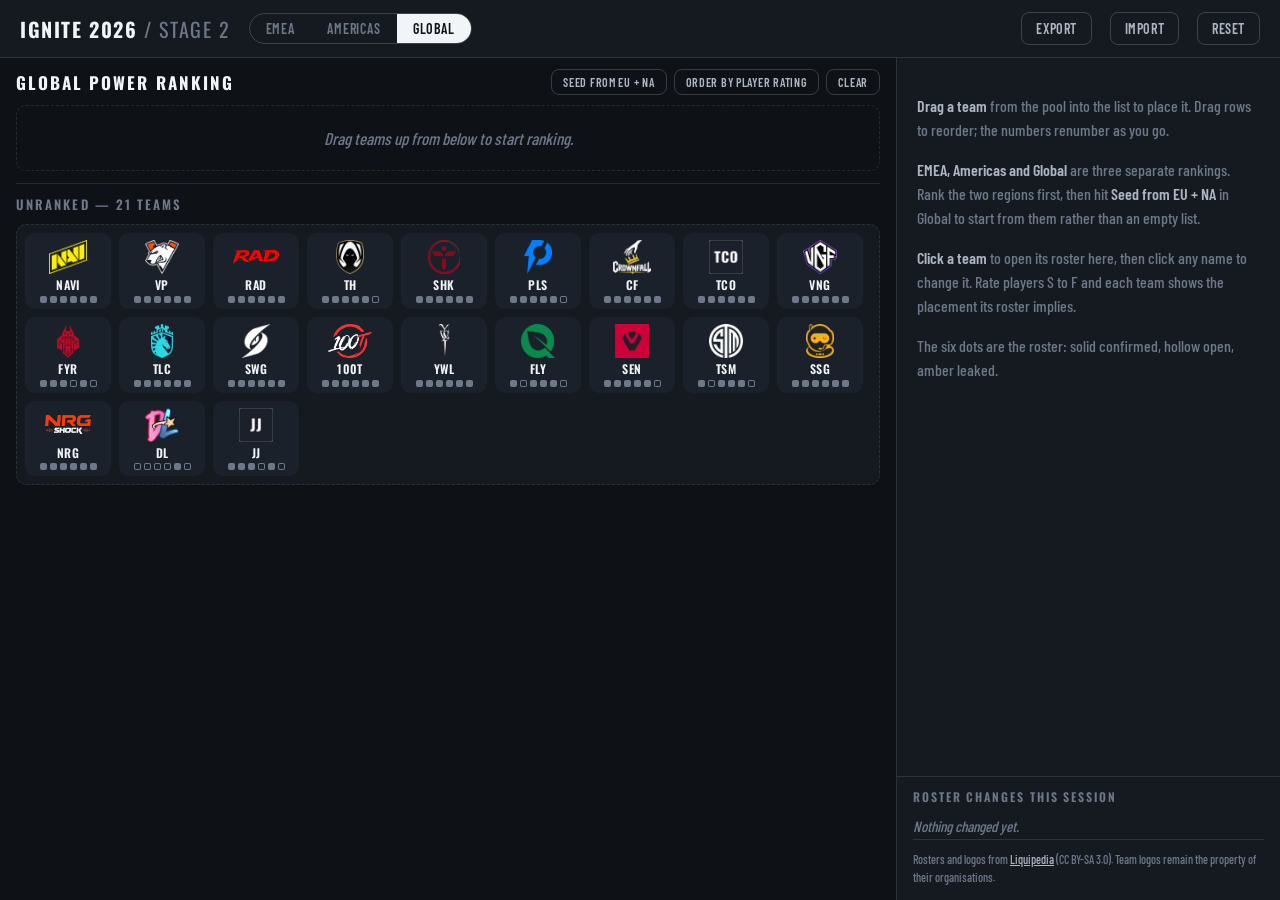
==== docs/index.html @ d86a1b2a "Replace tiers with ordinal placements A power ranking is an ordered list, not a set of buckets. Team" ====
<!doctype html>
<html lang="en">
<head>
<meta charset="utf-8">
<meta name="viewport" content="width=device-width,initial-scale=1">
<title>Ignite 2026 Stage 2 — Power Ranking</title>
<meta name="description" content="Drag-to-rank tier list for Marvel Rivals Ignite 2026 Stage 2, with live-editable rosters.">
<link rel="stylesheet" href="style.css">
</head>
<body>
<div class="app">
  <header>
    <div class="brand">Ignite 2026 <span>/ Stage 2</span></div>
    <div class="seg" id="modes">
      <button data-m="EU" aria-pressed="false">EMEA</button>
      <button data-m="NA" aria-pressed="false">Americas</button>
      <button data-m="GLOBAL" aria-pressed="true">Global</button>
    </div>
    <div class="spacer" style="flex:1"></div>
    <button class="tool" id="export">Export</button>
    <button class="tool" id="import">Import</button>
    <button class="tool" id="reset">Reset</button>
    <input type="file" id="file" accept="application/json" hidden>
  </header>

  <div class="main">
    <div class="board" id="board"></div>
    <aside class="side">
      <div id="panel" class="hint">
        <p><b>Drag a team</b> from the pool into the list to place it. Drag rows to
           reorder; the numbers renumber as you go.</p>
        <p><b>EMEA, Americas and Global</b> are three separate rankings. Rank the two
           regions first, then hit <b>Seed from EU + NA</b> in Global to start from
           them rather than an empty list.</p>
        <p><b>Click a team</b> to open its roster here, then click any name to change
           it. Rate players S to F and each team shows the placement its roster
           implies.</p>
        <p>The six dots are the roster: solid confirmed, hollow open, amber leaked.</p>
      </div>
      <div class="log">
        <h3>Roster changes this session</h3>
        <ol id="log"><li class="empty-note">Nothing changed yet.</li></ol>
        <p class="credit">Rosters and logos from
          <a href="https://liquipedia.net/marvelrivals/" rel="noopener">Liquipedia</a>
          (CC BY-SA 3.0). Team logos remain the property of their organisations.</p>
      </div>
    </aside>
  </div>
</div>
<script src="app.js"></script>
</body>
</html>
---- docs/style.css ----
/* Ignite Stage 2 power-ranking board.
   Built to be looked at on a stream: dark, high contrast, large type, no chrome
   that competes with 24 different team brand colours. */

@font-face { font-family:"Oswald"; src:url("fonts/Oswald[wght].ttf") format("truetype");
             font-weight:200 700; font-display:swap; }
@font-face { font-family:"Barlow C"; src:url("fonts/BarlowCondensed-Medium.ttf") format("truetype");
             font-weight:500; font-display:swap; }
@font-face { font-family:"Barlow C"; src:url("fonts/BarlowCondensed-SemiBold.ttf") format("truetype");
             font-weight:600; font-display:swap; }
@font-face { font-family:"Barlow C"; src:url("fonts/BarlowCondensed-Bold.ttf") format("truetype");
             font-weight:700; font-display:swap; }

:root{
  --bg:#0E1116; --panel:#151A21; --panel2:#1B212A;
  --line:rgba(255,255,255,.10); --line2:rgba(255,255,255,.18);
  --ink:#F2F5F8; --ink2:#AEB6C2; --ink3:#6E7889;
  --duelist:#E2523A; --vanguard:#4A90D9; --strategist:#3FB984;
  --leak:#F0A93B; --ok:#3FB984;
  --s:#E8B33A; --a:#D98A3D; --b:#B9793F; --c:#7E8794; --d:#5D6572; --f:#464C56;
  --r:10px;
}
*{box-sizing:border-box}
html,body{height:100%}
body{
  margin:0; background:var(--bg); color:var(--ink);
  font-family:"Barlow C",system-ui,sans-serif; font-size:17px;
  -webkit-font-smoothing:antialiased; overflow:hidden;
}
button,input{font:inherit;color:inherit}
button{background:none;border:0;cursor:pointer}

/* ---------- shell ---------- */
.app{display:grid;grid-template-rows:auto 1fr;height:100vh}
header{
  display:flex;align-items:center;gap:18px;
  padding:12px 20px;border-bottom:1px solid var(--line);background:var(--panel);
}
.brand{font-family:"Oswald";font-weight:700;font-size:20px;letter-spacing:.08em;
       text-transform:uppercase;white-space:nowrap}
.brand span{color:var(--ink3);font-weight:400}
.spacer{flag:1;flex:1}
.seg{display:flex;border:1px solid var(--line2);border-radius:999px;overflow:hidden}
.seg button{padding:6px 16px;font-weight:600;font-size:14px;letter-spacing:.06em;
            text-transform:uppercase;color:var(--ink3)}
.seg button[aria-pressed="true"]{background:var(--ink);color:#0E1116}
.tool{padding:7px 14px;border:1px solid var(--line2);border-radius:8px;
      font-weight:600;font-size:14px;letter-spacing:.04em;text-transform:uppercase;
      color:var(--ink2)}
.tool:hover{border-color:var(--ink3);color:var(--ink)}

.main{display:grid;grid-template-columns:1fr 384px;overflow:hidden}
.board{overflow-y:auto;padding:11px 16px 18px}
.side{border-left:1px solid var(--line);background:var(--panel);
      overflow-y:auto;display:flex;flex-direction:column}

.pool-wrap{margin-top:12px;border-top:1px solid var(--line);padding-top:10px}
.pool-title{font-family:"Oswald";font-weight:600;font-size:13px;letter-spacing:.16em;
            text-transform:uppercase;color:var(--ink3);margin:0 0 10px}
.pool{min-height:72px;border:1px dashed var(--line);border-radius:var(--r);
      background:var(--panel);padding:8px;display:flex;flex-wrap:wrap;gap:8px;
      align-content:flex-start}

/* ---------- team chip ---------- */
.team{
  position:relative;width:86px;padding:6px 4px 5px;border-radius:var(--r);
  background:var(--panel2);border:1px solid transparent;cursor:grab;
  display:flex;flex-direction:column;align-items:center;gap:4px;
  transition:border-color .12s,transform .08s;
}
.team:hover{border-color:var(--line2)}
.team.sel{border-color:var(--ink);background:#222A34}
.team.drag{opacity:.35}
.team img{width:46px;height:34px;object-fit:contain;pointer-events:none}
.team .nm{font-family:"Oswald";font-weight:600;font-size:12px;letter-spacing:.04em;
          text-transform:uppercase;text-align:center;line-height:1.15;
          color:var(--ink);pointer-events:none}
/* six dots = the 2-2-2 spine. Hollow means nobody has confirmed that slot,
   which is the thing you are actually ranking under. */
.pips{display:flex;gap:3px;pointer-events:none}
.pip{width:7px;height:7px;border-radius:2px;background:var(--ink3)}
.pip.empty{background:none;box-shadow:inset 0 0 0 1px var(--ink3)}
.pip.leak{background:var(--leak)}

/* ---------- roster panel ---------- */
.rp{padding:13px 16px}
.rp-head{display:flex;align-items:center;gap:12px;margin-bottom:4px}
.rp-head img{width:52px;height:44px;object-fit:contain}
.rp-name{font-family:"Oswald";font-weight:700;font-size:22px;letter-spacing:.03em;
         text-transform:uppercase;line-height:1.05}
.rp-meta{font-size:14px;color:var(--ink3);letter-spacing:.08em;text-transform:uppercase;
         font-weight:600;margin-bottom:14px}
.rp-warn{background:rgba(240,169,59,.12);border:1px solid rgba(240,169,59,.4);
         color:var(--leak);border-radius:8px;padding:8px 10px;font-size:14px;
         font-weight:600;margin-bottom:12px}

.grp{margin-bottom:9px}
.grp-h{display:flex;align-items:center;gap:8px;margin-bottom:5px}
.grp-h img{width:19px;height:16px;object-fit:contain}
.grp-h span{font-family:"Oswald";font-weight:600;font-size:12px;letter-spacing:.16em;
            text-transform:uppercase}
.grp[data-r="DPS"] .grp-h span{color:var(--duelist)}
.grp[data-r="Tank"] .grp-h span{color:var(--vanguard)}
.grp[data-r="Support"] .grp-h span{color:var(--strategist)}

.row{display:flex;align-items:center;gap:7px;padding:2px 0}
.row input{
  flex:1;background:var(--panel2);border:1px solid transparent;border-radius:7px;
  padding:5px 9px;font-family:"Oswald";font-weight:500;font-size:16px;
  letter-spacing:.02em;
}
.row input:hover{border-color:var(--line)}
.row input:focus{outline:0;border-color:var(--ink);background:#232B36}
.row input::placeholder{color:var(--ink3);font-style:italic;font-weight:400}
.row.leak input{color:var(--leak)}
.row.empty input{border:1px dashed var(--line2)}
.chip{
  width:70px;flex:none;text-align:center;padding:4px 0;border-radius:6px;
  font-weight:700;font-size:11px;letter-spacing:.1em;text-transform:uppercase;
  border:1px solid var(--line);color:var(--ink3);
}
.chip[data-s="confirmed"]{color:var(--ok);border-color:rgba(63,185,132,.45)}
.chip[data-s="leaked"]{color:var(--leak);border-color:rgba(240,169,59,.5);
                       background:rgba(240,169,59,.10)}
.chip[data-s="open"]{color:var(--ink3);border-style:dashed}

.sub-h{font-family:"Oswald";font-weight:600;font-size:12px;letter-spacing:.16em;
       text-transform:uppercase;color:var(--ink3);margin:11px 0 3px}
.addbtn{width:100%;margin-top:6px;padding:9px;border:1px dashed var(--line2);
        border-radius:8px;color:var(--ink3);font-weight:600;font-size:14px;
        letter-spacing:.08em;text-transform:uppercase}
.addbtn:hover{border-color:var(--leak);color:var(--leak)}

/* ---------- change log ---------- */
.log{margin-top:auto;border-top:1px solid var(--line);padding:11px 16px 14px}
.log h3{font-family:"Oswald";font-weight:600;font-size:12px;letter-spacing:.16em;
        text-transform:uppercase;color:var(--ink3);margin:0 0 8px}
.log ol{list-style:none;margin:0;padding:0;max-height:150px;overflow-y:auto}
.log li{display:flex;gap:8px;align-items:baseline;padding:4px 0;font-size:15px;
        border-bottom:1px solid var(--line)}
.log .t{color:var(--ink3);font-size:12px;font-weight:600;flex:none;width:56px}
.log .from{color:var(--ink3);text-decoration:line-through}
.log .arw{color:var(--leak);font-weight:700}
.log .to{color:var(--ink);font-weight:600}
.log .team-tag{color:var(--ink3);font-size:12px;letter-spacing:.08em;
               text-transform:uppercase;font-weight:700}
.empty-note{color:var(--ink3);font-size:15px;font-style:italic}

.hint{padding:20px;color:var(--ink3);font-size:16px;line-height:1.5}
.hint b{color:var(--ink2);font-weight:600}
::-webkit-scrollbar{width:10px;height:10px}
::-webkit-scrollbar-thumb{background:#2A323D;border-radius:6px}
::-webkit-scrollbar-track{background:transparent}

.credit{margin:10px 0 0;font-size:12px;line-height:1.5;color:var(--ink3)}
.credit a{color:var(--ink2)}
.credit a:hover{color:var(--ink)}

/* ---------- player ratings ---------- */
/* Same ladder as the team tiers, so a roster average reads back as a tier. */
.rank{
  width:30px;flex:none;height:30px;border-radius:7px;border:1px solid var(--line);
  font-family:"Oswald";font-weight:700;font-size:15px;color:#12151A;
  display:flex;align-items:center;justify-content:center;
}
.rank.unrated{background:none;color:var(--ink3);border-style:dashed}
.rank:disabled{opacity:.3;cursor:default}
.rank[data-t="S"]{background:var(--s);border-color:var(--s)}
.rank[data-t="A"]{background:var(--a);border-color:var(--a)}
.rank[data-t="B"]{background:var(--b);border-color:var(--b)}
.rank[data-t="C"]{background:var(--c);border-color:var(--c)}
.rank[data-t="D"]{background:var(--d);border-color:var(--d)}
.rank[data-t="F"]{background:var(--f);border-color:var(--f);color:#C9CFD8}

.rp-avg{display:flex;align-items:center;gap:8px;margin:-6px 0 12px;
        font-size:14px;color:var(--ink3);letter-spacing:.04em;
        text-transform:uppercase;font-weight:600}
.rp-avg b{font-family:"Oswald";font-size:16px;width:26px;height:26px;border-radius:6px;
          display:flex;align-items:center;justify-content:center;color:#12151A}
.rp-avg b[data-t="S"]{background:var(--s)} .rp-avg b[data-t="A"]{background:var(--a)}
.rp-avg b[data-t="B"]{background:var(--b)} .rp-avg b[data-t="C"]{background:var(--c)}
.rp-avg b[data-t="D"]{background:var(--d)}
.rp-avg b[data-t="F"]{background:var(--f);color:#C9CFD8}
.rp-avg span{text-transform:none;letter-spacing:0;font-weight:500;color:var(--ink3)}

/* implied-tier badge on the team chip */
.team{position:relative}
.avg{
  position:absolute;top:-5px;right:-5px;width:19px;height:19px;border-radius:5px;
  font-family:"Oswald";font-weight:700;font-size:12px;color:#12151A;
  display:flex;align-items:center;justify-content:center;
  border:2px solid var(--panel2);pointer-events:none;
}
.avg[data-t="S"]{background:var(--s)} .avg[data-t="A"]{background:var(--a)}
.avg[data-t="B"]{background:var(--b)} .avg[data-t="C"]{background:var(--c)}
.avg[data-t="D"]{background:var(--d)}
.avg[data-t="F"]{background:var(--f);color:#C9CFD8}

/* ---------- ordered ranking ---------- */
.board-head{display:flex;align-items:center;gap:14px;margin:0 0 10px}
.board-head h2{font-family:"Oswald";font-weight:700;font-size:17px;letter-spacing:.12em;
               text-transform:uppercase;margin:0;color:var(--ink)}
.board-tools{display:flex;gap:7px;margin-left:auto}
.tool.sm{padding:5px 11px;font-size:12px;letter-spacing:.06em}

.ranking{list-style:none;margin:0 0 4px;padding:0}
.ranking.over{outline:1px dashed var(--ink3);border-radius:var(--r)}
.rank-row{
  display:flex;align-items:center;gap:11px;padding:6px 12px 6px 4px;
  background:var(--panel);border:1px solid transparent;border-radius:var(--r);
  margin-bottom:4px;cursor:grab;position:relative;
}
.rank-row:hover{border-color:var(--line2)}
.rank-row.sel{border-color:var(--ink);background:#222A34}
.rank-row.drag{opacity:.35}
.rank-row.ins-before{box-shadow:0 -3px 0 -1px var(--leak)}
.rank-row.ins-after{box-shadow:0 3px 0 -1px var(--leak)}
.place{
  width:44px;flex:none;text-align:center;font-family:"Oswald";font-weight:700;
  font-size:24px;color:var(--ink);font-variant-numeric:tabular-nums;
}
.rank-row img{width:38px;height:30px;object-fit:contain;flex:none;pointer-events:none}
.rname{font-family:"Oswald";font-weight:600;font-size:17px;letter-spacing:.03em;
       text-transform:uppercase;flex:1;pointer-events:none}
.reg{font-size:11px;font-weight:700;letter-spacing:.12em;color:var(--ink3);
     border:1px solid var(--line);border-radius:5px;padding:2px 7px;flex:none}
.rank-row .pips{flex:none}
.rank-row .avg{position:static;border:0;width:22px;height:22px;flex:none}
.avg.none{background:none;color:var(--ink3);font-family:"Oswald";font-weight:700;
          font-size:13px;display:flex;align-items:center;justify-content:center}
.grip{color:var(--ink3);font-size:15px;flex:none;letter-spacing:-2px;pointer-events:none}
.drop-hint{padding:22px;text-align:center;color:var(--ink3);font-style:italic;
           border:1px dashed var(--line);border-radius:var(--r)}

.rp-place{font-family:"Oswald";font-weight:600;font-size:13px;letter-spacing:.1em;
          text-transform:uppercase;color:var(--leak);margin-top:2px}
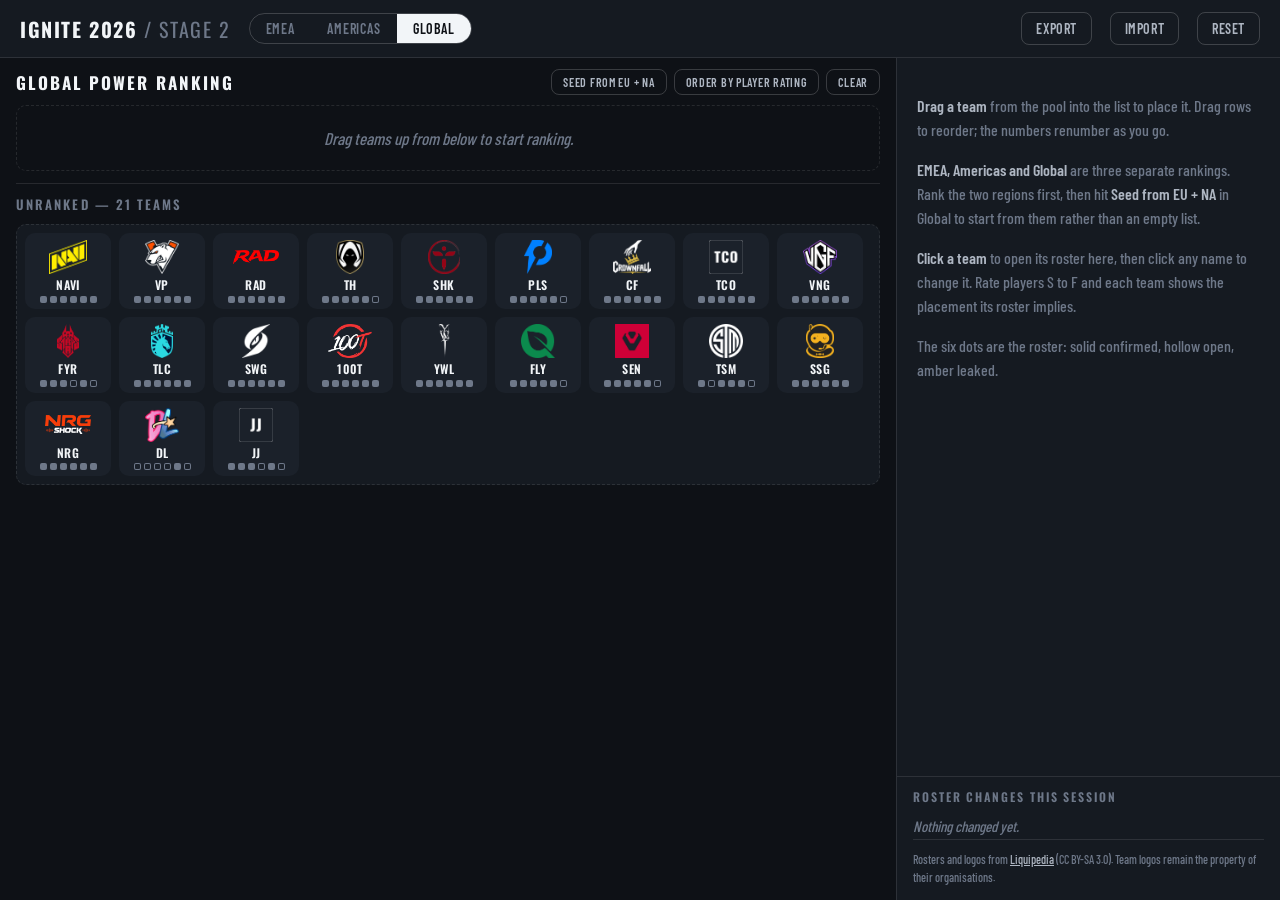
==== commit a6627443: "Cache-bust the board assets A viewer who had loaded an earlier build kept running the old app.js aft" ====
--- a/docs/index.html
+++ b/docs/index.html
@@ -2,10 +2,11 @@
 <html lang="en">
 <head>
 <meta charset="utf-8">
+<meta http-equiv="Cache-Control" content="no-cache">
 <meta name="viewport" content="width=device-width,initial-scale=1">
 <title>Ignite 2026 Stage 2 — Power Ranking</title>
 <meta name="description" content="Drag-to-rank tier list for Marvel Rivals Ignite 2026 Stage 2, with live-editable rosters.">
-<link rel="stylesheet" href="style.css">
+<link rel="stylesheet" href="style.css?v=f521083278">
 </head>
 <body>
 <div class="app">
@@ -47,6 +48,6 @@
     </aside>
   </div>
 </div>
-<script src="app.js"></script>
+<script src="app.js?v=5085938902"></script>
 </body>
 </html>
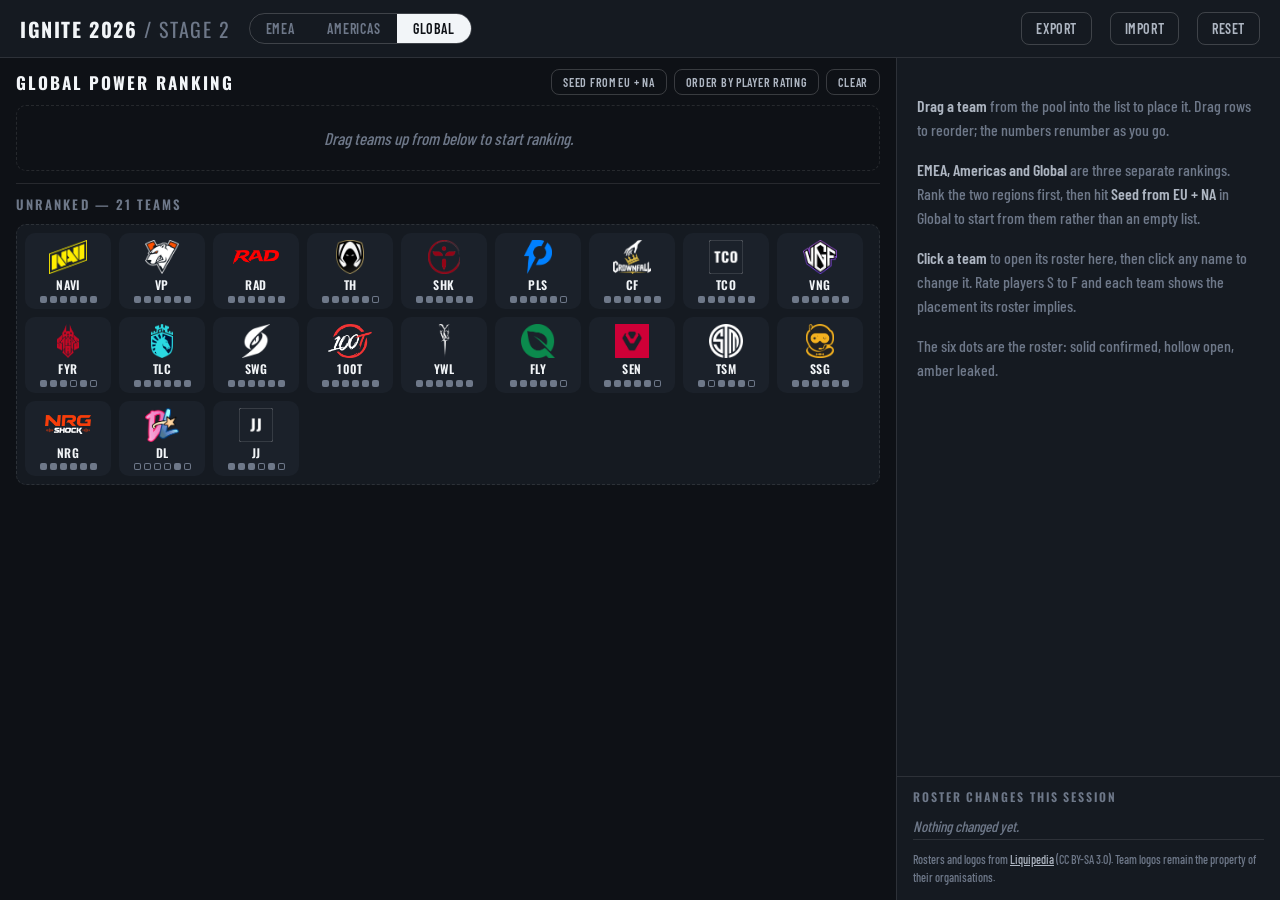
==== commit 98ac9ca2: "Self-heal when a browser holds stale cached HTML A cached index.html from an earlier deploy combined" ====
--- a/docs/index.html
+++ b/docs/index.html
@@ -48,6 +48,6 @@
     </aside>
   </div>
 </div>
-<script src="app.js?v=5085938902"></script>
+<script src="app.js?v=7ec4ac0a4f"></script>
 </body>
 </html>
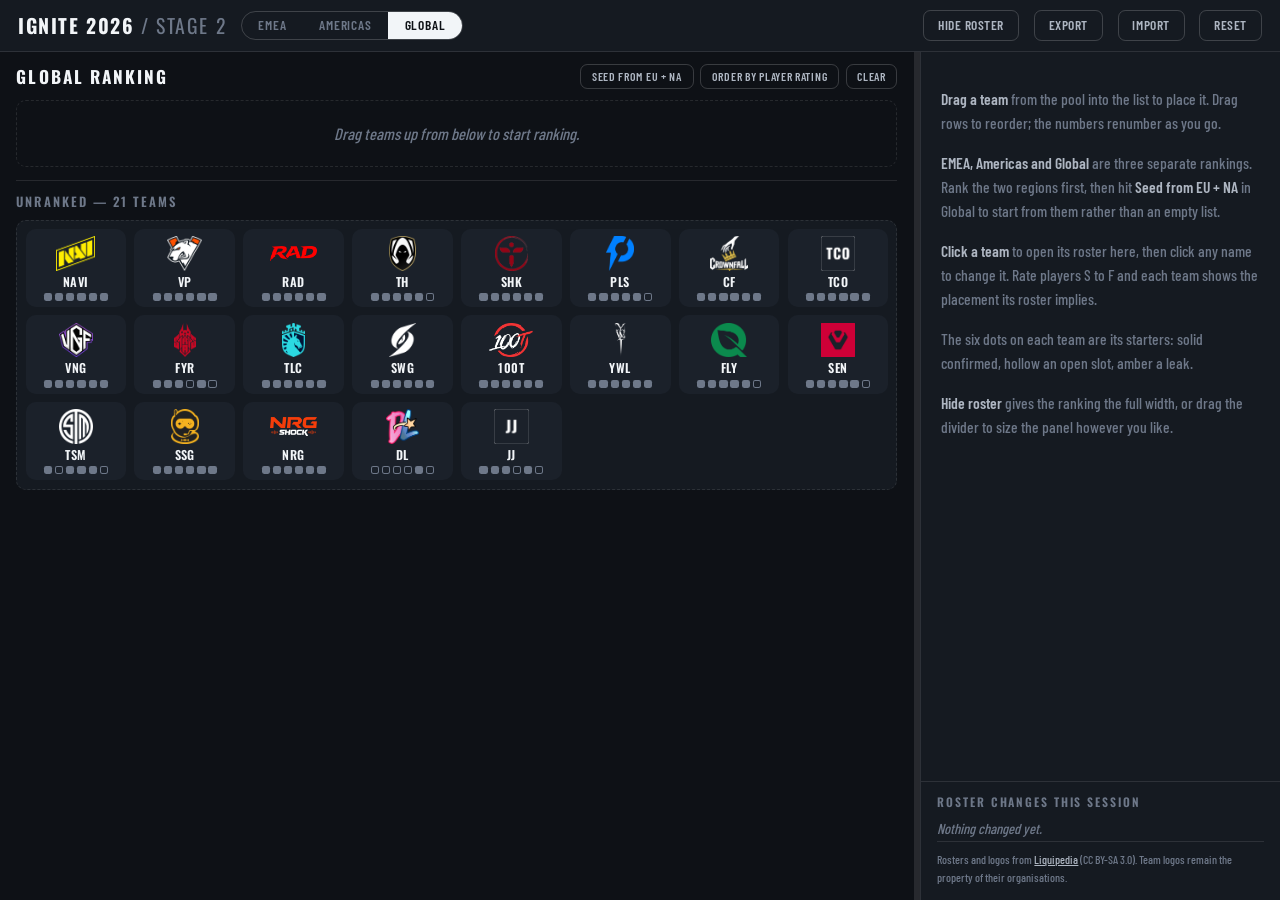
==== commit 1b98f9c5: "Inline rating picker, scalable layout, collapsible roster panel Ratings: each roster row now shows S" ====
--- a/docs/index.html
+++ b/docs/index.html
@@ -6,7 +6,7 @@
 <meta name="viewport" content="width=device-width,initial-scale=1">
 <title>Ignite 2026 Stage 2 — Power Ranking</title>
 <meta name="description" content="Drag-to-rank tier list for Marvel Rivals Ignite 2026 Stage 2, with live-editable rosters.">
-<link rel="stylesheet" href="style.css?v=f521083278">
+<link rel="stylesheet" href="style.css?v=b7c03f96ff">
 </head>
 <body>
 <div class="app">
@@ -18,6 +18,7 @@
       <button data-m="GLOBAL" aria-pressed="true">Global</button>
     </div>
     <div class="spacer" style="flex:1"></div>
+    <button class="tool" id="togglepanel">Hide roster</button>
     <button class="tool" id="export">Export</button>
     <button class="tool" id="import">Import</button>
     <button class="tool" id="reset">Reset</button>
@@ -26,6 +27,7 @@
 
   <div class="main">
     <div class="board" id="board"></div>
+    <div class="resizer" id="resizer" title="Drag to resize. Double-click to reset."></div>
     <aside class="side">
       <div id="panel" class="hint">
         <p><b>Drag a team</b> from the pool into the list to place it. Drag rows to
@@ -36,7 +38,10 @@
         <p><b>Click a team</b> to open its roster here, then click any name to change
            it. Rate players S to F and each team shows the placement its roster
            implies.</p>
-        <p>The six dots are the roster: solid confirmed, hollow open, amber leaked.</p>
+        <p>The six dots on each team are its starters: solid confirmed, hollow an
+           open slot, amber a leak.</p>
+        <p><b>Hide roster</b> gives the ranking the full width, or drag the divider
+           to size the panel however you like.</p>
       </div>
       <div class="log">
         <h3>Roster changes this session</h3>
@@ -48,6 +53,6 @@
     </aside>
   </div>
 </div>
-<script src="app.js?v=7ec4ac0a4f"></script>
+<script src="app.js?v=41d7529182"></script>
 </body>
 </html>
--- a/docs/style.css
+++ b/docs/style.css
@@ -1,6 +1,6 @@
-/* Ignite Stage 2 power-ranking board.
-   Built to be looked at on a stream: dark, high contrast, large type, no chrome
-   that competes with 24 different team brand colours. */
+/* Ignite Stage 2 power ranking.
+   Sized in rem off a viewport-scaled root, so the whole board grows on a large
+   monitor instead of sitting tiny in the middle of it. */
 
 @font-face { font-family:"Oswald"; src:url("fonts/Oswald[wght].ttf") format("truetype");
              font-weight:200 700; font-display:swap; }
@@ -18,105 +18,175 @@
   --duelist:#E2523A; --vanguard:#4A90D9; --strategist:#3FB984;
   --leak:#F0A93B; --ok:#3FB984;
   --s:#E8B33A; --a:#D98A3D; --b:#B9793F; --c:#7E8794; --d:#5D6572; --f:#464C56;
-  --r:10px;
-}
+  --r:.6rem; --panelw:384px;
+}
+/* everything downstream is rem, so this one line scales the whole board */
+html{font-size:clamp(15px, 0.5vw + 10px, 24px)}
 *{box-sizing:border-box}
 html,body{height:100%}
 body{
-  margin:0; background:var(--bg); color:var(--ink);
-  font-family:"Barlow C",system-ui,sans-serif; font-size:17px;
-  -webkit-font-smoothing:antialiased; overflow:hidden;
+  margin:0;background:var(--bg);color:var(--ink);
+  font-family:"Barlow C",system-ui,sans-serif;font-size:1rem;
+  -webkit-font-smoothing:antialiased;overflow:hidden;
 }
 button,input{font:inherit;color:inherit}
 button{background:none;border:0;cursor:pointer}
+body.resizing{cursor:col-resize;user-select:none}
+body.resizing *{pointer-events:none}
+body.resizing #resizer{pointer-events:auto}
 
 /* ---------- shell ---------- */
 .app{display:grid;grid-template-rows:auto 1fr;height:100vh}
 header{
-  display:flex;align-items:center;gap:18px;
-  padding:12px 20px;border-bottom:1px solid var(--line);background:var(--panel);
-}
-.brand{font-family:"Oswald";font-weight:700;font-size:20px;letter-spacing:.08em;
+  display:flex;align-items:center;gap:.9rem;flex-wrap:wrap;
+  padding:.6rem 1.1rem;border-bottom:1px solid var(--line);background:var(--panel);
+}
+.brand{font-family:"Oswald";font-weight:700;font-size:1.2rem;letter-spacing:.08em;
        text-transform:uppercase;white-space:nowrap}
 .brand span{color:var(--ink3);font-weight:400}
-.spacer{flag:1;flex:1}
 .seg{display:flex;border:1px solid var(--line2);border-radius:999px;overflow:hidden}
-.seg button{padding:6px 16px;font-weight:600;font-size:14px;letter-spacing:.06em;
-            text-transform:uppercase;color:var(--ink3)}
+.seg button{padding:.35rem 1rem;font-weight:600;font-size:.82rem;letter-spacing:.06em;
+            text-transform:uppercase;color:var(--ink3);white-space:nowrap}
 .seg button[aria-pressed="true"]{background:var(--ink);color:#0E1116}
-.tool{padding:7px 14px;border:1px solid var(--line2);border-radius:8px;
-      font-weight:600;font-size:14px;letter-spacing:.04em;text-transform:uppercase;
-      color:var(--ink2)}
+.tool{padding:.4rem .85rem;border:1px solid var(--line2);border-radius:.45rem;
+      font-weight:600;font-size:.82rem;letter-spacing:.04em;text-transform:uppercase;
+      color:var(--ink2);white-space:nowrap}
 .tool:hover{border-color:var(--ink3);color:var(--ink)}
-
-.main{display:grid;grid-template-columns:1fr 384px;overflow:hidden}
-.board{overflow-y:auto;padding:11px 16px 18px}
+.tool.sm{padding:.28rem .65rem;font-size:.72rem;letter-spacing:.06em}
+
+.main{display:grid;grid-template-columns:1fr .38rem var(--panelw);overflow:hidden}
+body.panel-hidden .main{grid-template-columns:1fr 0 0}
+body.panel-hidden .side,body.panel-hidden .resizer{display:none}
+.board{overflow-y:auto;padding:.7rem 1rem 1.2rem;min-width:0}
+.resizer{background:var(--line);cursor:col-resize;transition:background .12s}
+.resizer:hover{background:var(--ink3)}
 .side{border-left:1px solid var(--line);background:var(--panel);
-      overflow-y:auto;display:flex;flex-direction:column}
-
-.pool-wrap{margin-top:12px;border-top:1px solid var(--line);padding-top:10px}
-.pool-title{font-family:"Oswald";font-weight:600;font-size:13px;letter-spacing:.16em;
-            text-transform:uppercase;color:var(--ink3);margin:0 0 10px}
-.pool{min-height:72px;border:1px dashed var(--line);border-radius:var(--r);
-      background:var(--panel);padding:8px;display:flex;flex-wrap:wrap;gap:8px;
+      overflow-y:auto;display:flex;flex-direction:column;min-width:0}
+
+/* ---------- ordered ranking ---------- */
+.board-head{display:flex;align-items:center;gap:.9rem;flex-wrap:wrap;margin:0 0 .65rem}
+.board-head h2{font-family:"Oswald";font-weight:700;font-size:1.05rem;letter-spacing:.12em;
+               text-transform:uppercase;margin:0;color:var(--ink)}
+.board-tools{display:flex;gap:.4rem;margin-left:auto;flex-wrap:wrap}
+
+.ranking{list-style:none;margin:0 0 .25rem;padding:0}
+.rank-row{
+  display:flex;align-items:center;gap:.7rem;padding:.35rem .75rem .35rem .25rem;
+  background:var(--panel);border:1px solid transparent;border-radius:var(--r);
+  margin-bottom:.25rem;cursor:grab;position:relative;
+}
+.rank-row:hover{border-color:var(--line2)}
+.rank-row.sel{border-color:var(--ink);background:#222A34}
+.rank-row.drag{opacity:.35}
+.rank-row.ins-before{box-shadow:0 -3px 0 -1px var(--leak)}
+.rank-row.ins-after{box-shadow:0 3px 0 -1px var(--leak)}
+.place{width:2.6rem;flex:none;text-align:center;font-family:"Oswald";font-weight:700;
+       font-size:1.5rem;color:var(--ink);font-variant-numeric:tabular-nums}
+.rank-row img{width:2.35rem;height:1.85rem;object-fit:contain;flex:none;pointer-events:none}
+.rname{font-family:"Oswald";font-weight:600;font-size:1.05rem;letter-spacing:.03em;
+       text-transform:uppercase;flex:1;min-width:0;pointer-events:none;
+       overflow:hidden;text-overflow:ellipsis;white-space:nowrap}
+.reg{font-size:.66rem;font-weight:700;letter-spacing:.12em;color:var(--ink3);
+     border:1px solid var(--line);border-radius:.3rem;padding:.1rem .45rem;flex:none}
+.grip{color:var(--ink3);font-size:.9rem;flex:none;letter-spacing:-2px;pointer-events:none}
+.drop-hint{padding:1.4rem;text-align:center;color:var(--ink3);font-style:italic;
+           border:1px dashed var(--line);border-radius:var(--r)}
+
+/* ---------- pool ---------- */
+.pool-wrap{margin-top:.8rem;border-top:1px solid var(--line);padding-top:.65rem}
+.pool-title{font-family:"Oswald";font-weight:600;font-size:.78rem;letter-spacing:.16em;
+            text-transform:uppercase;color:var(--ink3);margin:0 0 .55rem}
+.pool{min-height:4.5rem;border:1px dashed var(--line);border-radius:var(--r);
+      background:var(--panel);padding:.5rem;display:grid;
+      grid-template-columns:repeat(auto-fill,minmax(5.8rem,1fr));gap:.5rem;
       align-content:flex-start}
-
-/* ---------- team chip ---------- */
+.pool.over{border-color:var(--ink3);background:var(--panel2)}
 .team{
-  position:relative;width:86px;padding:6px 4px 5px;border-radius:var(--r);
+  position:relative;padding:.4rem .25rem .3rem;border-radius:var(--r);overflow:hidden;
   background:var(--panel2);border:1px solid transparent;cursor:grab;
-  display:flex;flex-direction:column;align-items:center;gap:4px;
-  transition:border-color .12s,transform .08s;
+  display:flex;flex-direction:column;align-items:center;gap:.25rem;
 }
 .team:hover{border-color:var(--line2)}
 .team.sel{border-color:var(--ink);background:#222A34}
 .team.drag{opacity:.35}
-.team img{width:46px;height:34px;object-fit:contain;pointer-events:none}
-.team .nm{font-family:"Oswald";font-weight:600;font-size:12px;letter-spacing:.04em;
+.team img{width:2.85rem;height:2.1rem;object-fit:contain;pointer-events:none}
+.team .nm{font-family:"Oswald";font-weight:600;font-size:.75rem;letter-spacing:.04em;
           text-transform:uppercase;text-align:center;line-height:1.15;
           color:var(--ink);pointer-events:none}
-/* six dots = the 2-2-2 spine. Hollow means nobody has confirmed that slot,
-   which is the thing you are actually ranking under. */
-.pips{display:flex;gap:3px;pointer-events:none}
-.pip{width:7px;height:7px;border-radius:2px;background:var(--ink3)}
+
+/* ---------- the six starter boxes ---------- */
+/* Roster state only: solid confirmed, hollow open, amber leaked. */
+.pips{display:flex;gap:.18rem;pointer-events:none;flex:none}
+.pip{width:.5rem;height:.5rem;border-radius:.13rem;background:var(--ink3)}
 .pip.empty{background:none;box-shadow:inset 0 0 0 1px var(--ink3)}
 .pip.leak{background:var(--leak)}
 
 /* ---------- roster panel ---------- */
-.rp{padding:13px 16px}
-.rp-head{display:flex;align-items:center;gap:12px;margin-bottom:4px}
-.rp-head img{width:52px;height:44px;object-fit:contain}
-.rp-name{font-family:"Oswald";font-weight:700;font-size:22px;letter-spacing:.03em;
+.rp{padding:.8rem 1rem}
+.rp-head{display:flex;align-items:center;gap:.7rem;margin-bottom:.2rem}
+.rp-head img{width:3rem;height:2.5rem;object-fit:contain;flex:none}
+.rp-name{font-family:"Oswald";font-weight:700;font-size:1.35rem;letter-spacing:.03em;
          text-transform:uppercase;line-height:1.05}
-.rp-meta{font-size:14px;color:var(--ink3);letter-spacing:.08em;text-transform:uppercase;
-         font-weight:600;margin-bottom:14px}
+.rp-place{font-family:"Oswald";font-weight:600;font-size:.8rem;letter-spacing:.1em;
+          text-transform:uppercase;color:var(--leak);margin-top:.1rem}
+.rp-meta{font-size:.82rem;color:var(--ink3);letter-spacing:.08em;text-transform:uppercase;
+         font-weight:600;margin-bottom:.7rem}
 .rp-warn{background:rgba(240,169,59,.12);border:1px solid rgba(240,169,59,.4);
-         color:var(--leak);border-radius:8px;padding:8px 10px;font-size:14px;
-         font-weight:600;margin-bottom:12px}
-
-.grp{margin-bottom:9px}
-.grp-h{display:flex;align-items:center;gap:8px;margin-bottom:5px}
-.grp-h img{width:19px;height:16px;object-fit:contain}
-.grp-h span{font-family:"Oswald";font-weight:600;font-size:12px;letter-spacing:.16em;
+         color:var(--leak);border-radius:.45rem;padding:.5rem .6rem;font-size:.85rem;
+         font-weight:600;margin-bottom:.7rem}
+.rp-avg{display:flex;align-items:center;gap:.5rem;margin:-.3rem 0 .7rem;
+        font-size:.82rem;color:var(--ink3);letter-spacing:.04em;
+        text-transform:uppercase;font-weight:600}
+.rp-avg b{font-family:"Oswald";font-size:.95rem;width:1.6rem;height:1.6rem;
+          border-radius:.35rem;display:flex;align-items:center;justify-content:center;
+          color:#12151A}
+.rp-avg b[data-t="S"]{background:var(--s)} .rp-avg b[data-t="A"]{background:var(--a)}
+.rp-avg b[data-t="B"]{background:var(--b)} .rp-avg b[data-t="C"]{background:var(--c)}
+.rp-avg b[data-t="D"]{background:var(--d)}
+.rp-avg b[data-t="F"]{background:var(--f);color:#C9CFD8}
+.rp-avg span{text-transform:none;letter-spacing:0;font-weight:500}
+
+.grp{margin-bottom:.55rem}
+.grp-h{display:flex;align-items:center;gap:.45rem;margin-bottom:.25rem}
+.grp-h img{width:1.15rem;height:1rem;object-fit:contain}
+.grp-h span{font-family:"Oswald";font-weight:600;font-size:.72rem;letter-spacing:.16em;
             text-transform:uppercase}
 .grp[data-r="DPS"] .grp-h span{color:var(--duelist)}
 .grp[data-r="Tank"] .grp-h span{color:var(--vanguard)}
 .grp[data-r="Support"] .grp-h span{color:var(--strategist)}
 
-.row{display:flex;align-items:center;gap:7px;padding:2px 0}
+.row{display:flex;align-items:center;gap:.4rem;padding:.12rem 0}
 .row input{
-  flex:1;background:var(--panel2);border:1px solid transparent;border-radius:7px;
-  padding:5px 9px;font-family:"Oswald";font-weight:500;font-size:16px;
-  letter-spacing:.02em;
+  flex:1;min-width:0;background:var(--panel2);border:1px solid transparent;
+  border-radius:.4rem;padding:.3rem .5rem;font-family:"Oswald";font-weight:500;
+  font-size:.95rem;letter-spacing:.02em;
 }
 .row input:hover{border-color:var(--line)}
 .row input:focus{outline:0;border-color:var(--ink);background:#232B36}
 .row input::placeholder{color:var(--ink3);font-style:italic;font-weight:400}
 .row.leak input{color:var(--leak)}
 .row.empty input{border:1px dashed var(--line2)}
+
+/* inline S..F picker: one click sets a rating instead of cycling to it */
+.rate{display:flex;gap:.1rem;flex:none}
+.rk{
+  width:1.25rem;height:1.6rem;border-radius:.25rem;border:1px solid var(--line);
+  font-family:"Oswald";font-weight:700;font-size:.78rem;color:var(--ink3);
+  display:flex;align-items:center;justify-content:center;line-height:1;
+}
+.rk:hover:not(:disabled){border-color:var(--ink3);color:var(--ink)}
+.rk:disabled{opacity:.22;cursor:default}
+.rk.on{color:#12151A}
+.rk.on[data-t="S"]{background:var(--s);border-color:var(--s)}
+.rk.on[data-t="A"]{background:var(--a);border-color:var(--a)}
+.rk.on[data-t="B"]{background:var(--b);border-color:var(--b)}
+.rk.on[data-t="C"]{background:var(--c);border-color:var(--c)}
+.rk.on[data-t="D"]{background:var(--d);border-color:var(--d)}
+.rk.on[data-t="F"]{background:var(--f);border-color:var(--f);color:#C9CFD8}
+
 .chip{
-  width:70px;flex:none;text-align:center;padding:4px 0;border-radius:6px;
-  font-weight:700;font-size:11px;letter-spacing:.1em;text-transform:uppercase;
+  width:4.3rem;flex:none;text-align:center;padding:.22rem 0;border-radius:.35rem;
+  font-weight:700;font-size:.66rem;letter-spacing:.1em;text-transform:uppercase;
   border:1px solid var(--line);color:var(--ink3);
 }
 .chip[data-s="confirmed"]{color:var(--ok);border-color:rgba(63,185,132,.45)}
@@ -124,113 +194,56 @@
                        background:rgba(240,169,59,.10)}
 .chip[data-s="open"]{color:var(--ink3);border-style:dashed}
 
-.sub-h{font-family:"Oswald";font-weight:600;font-size:12px;letter-spacing:.16em;
-       text-transform:uppercase;color:var(--ink3);margin:11px 0 3px}
-.addbtn{width:100%;margin-top:6px;padding:9px;border:1px dashed var(--line2);
-        border-radius:8px;color:var(--ink3);font-weight:600;font-size:14px;
+.sub-h{font-family:"Oswald";font-weight:600;font-size:.72rem;letter-spacing:.16em;
+       text-transform:uppercase;color:var(--ink3);margin:.65rem 0 .2rem}
+.addbtn{width:100%;margin-top:.35rem;padding:.5rem;border:1px dashed var(--line2);
+        border-radius:.45rem;color:var(--ink3);font-weight:600;font-size:.82rem;
         letter-spacing:.08em;text-transform:uppercase}
 .addbtn:hover{border-color:var(--leak);color:var(--leak)}
 
 /* ---------- change log ---------- */
-.log{margin-top:auto;border-top:1px solid var(--line);padding:11px 16px 14px}
-.log h3{font-family:"Oswald";font-weight:600;font-size:12px;letter-spacing:.16em;
-        text-transform:uppercase;color:var(--ink3);margin:0 0 8px}
-.log ol{list-style:none;margin:0;padding:0;max-height:150px;overflow-y:auto}
-.log li{display:flex;gap:8px;align-items:baseline;padding:4px 0;font-size:15px;
+.log{margin-top:auto;border-top:1px solid var(--line);padding:.65rem 1rem .8rem}
+.log h3{font-family:"Oswald";font-weight:600;font-size:.72rem;letter-spacing:.16em;
+        text-transform:uppercase;color:var(--ink3);margin:0 0 .45rem}
+.log ol{list-style:none;margin:0;padding:0;max-height:9rem;overflow-y:auto}
+.log li{display:flex;gap:.45rem;align-items:baseline;padding:.2rem 0;font-size:.88rem;
         border-bottom:1px solid var(--line)}
-.log .t{color:var(--ink3);font-size:12px;font-weight:600;flex:none;width:56px}
+.log .t{color:var(--ink3);font-size:.72rem;font-weight:600;flex:none;width:2.6rem}
 .log .from{color:var(--ink3);text-decoration:line-through}
 .log .arw{color:var(--leak);font-weight:700}
 .log .to{color:var(--ink);font-weight:600}
-.log .team-tag{color:var(--ink3);font-size:12px;letter-spacing:.08em;
+.log .team-tag{color:var(--ink3);font-size:.72rem;letter-spacing:.08em;
                text-transform:uppercase;font-weight:700}
-.empty-note{color:var(--ink3);font-size:15px;font-style:italic}
-
-.hint{padding:20px;color:var(--ink3);font-size:16px;line-height:1.5}
+.empty-note{color:var(--ink3);font-size:.88rem;font-style:italic}
+
+.hint{padding:1.2rem;color:var(--ink3);font-size:.95rem;line-height:1.55}
 .hint b{color:var(--ink2);font-weight:600}
-::-webkit-scrollbar{width:10px;height:10px}
-::-webkit-scrollbar-thumb{background:#2A323D;border-radius:6px}
-::-webkit-scrollbar-track{background:transparent}
-
-.credit{margin:10px 0 0;font-size:12px;line-height:1.5;color:var(--ink3)}
+.credit{margin:.6rem 0 0;font-size:.72rem;line-height:1.5;color:var(--ink3)}
 .credit a{color:var(--ink2)}
 .credit a:hover{color:var(--ink)}
 
-/* ---------- player ratings ---------- */
-/* Same ladder as the team tiers, so a roster average reads back as a tier. */
-.rank{
-  width:30px;flex:none;height:30px;border-radius:7px;border:1px solid var(--line);
-  font-family:"Oswald";font-weight:700;font-size:15px;color:#12151A;
-  display:flex;align-items:center;justify-content:center;
-}
-.rank.unrated{background:none;color:var(--ink3);border-style:dashed}
-.rank:disabled{opacity:.3;cursor:default}
-.rank[data-t="S"]{background:var(--s);border-color:var(--s)}
-.rank[data-t="A"]{background:var(--a);border-color:var(--a)}
-.rank[data-t="B"]{background:var(--b);border-color:var(--b)}
-.rank[data-t="C"]{background:var(--c);border-color:var(--c)}
-.rank[data-t="D"]{background:var(--d);border-color:var(--d)}
-.rank[data-t="F"]{background:var(--f);border-color:var(--f);color:#C9CFD8}
-
-.rp-avg{display:flex;align-items:center;gap:8px;margin:-6px 0 12px;
-        font-size:14px;color:var(--ink3);letter-spacing:.04em;
-        text-transform:uppercase;font-weight:600}
-.rp-avg b{font-family:"Oswald";font-size:16px;width:26px;height:26px;border-radius:6px;
-          display:flex;align-items:center;justify-content:center;color:#12151A}
-.rp-avg b[data-t="S"]{background:var(--s)} .rp-avg b[data-t="A"]{background:var(--a)}
-.rp-avg b[data-t="B"]{background:var(--b)} .rp-avg b[data-t="C"]{background:var(--c)}
-.rp-avg b[data-t="D"]{background:var(--d)}
-.rp-avg b[data-t="F"]{background:var(--f);color:#C9CFD8}
-.rp-avg span{text-transform:none;letter-spacing:0;font-weight:500;color:var(--ink3)}
-
-/* implied-tier badge on the team chip */
-.team{position:relative}
+/* team-chip average badge */
 .avg{
-  position:absolute;top:-5px;right:-5px;width:19px;height:19px;border-radius:5px;
-  font-family:"Oswald";font-weight:700;font-size:12px;color:#12151A;
-  display:flex;align-items:center;justify-content:center;
+  position:absolute;top:-.3rem;right:-.3rem;width:1.15rem;height:1.15rem;
+  border-radius:.3rem;font-family:"Oswald";font-weight:700;font-size:.72rem;
+  color:#12151A;display:flex;align-items:center;justify-content:center;
   border:2px solid var(--panel2);pointer-events:none;
 }
+.rank-row .avg{position:static;border:0;width:1.35rem;height:1.35rem;flex:none}
 .avg[data-t="S"]{background:var(--s)} .avg[data-t="A"]{background:var(--a)}
 .avg[data-t="B"]{background:var(--b)} .avg[data-t="C"]{background:var(--c)}
 .avg[data-t="D"]{background:var(--d)}
 .avg[data-t="F"]{background:var(--f);color:#C9CFD8}
-
-/* ---------- ordered ranking ---------- */
-.board-head{display:flex;align-items:center;gap:14px;margin:0 0 10px}
-.board-head h2{font-family:"Oswald";font-weight:700;font-size:17px;letter-spacing:.12em;
-               text-transform:uppercase;margin:0;color:var(--ink)}
-.board-tools{display:flex;gap:7px;margin-left:auto}
-.tool.sm{padding:5px 11px;font-size:12px;letter-spacing:.06em}
-
-.ranking{list-style:none;margin:0 0 4px;padding:0}
-.ranking.over{outline:1px dashed var(--ink3);border-radius:var(--r)}
-.rank-row{
-  display:flex;align-items:center;gap:11px;padding:6px 12px 6px 4px;
-  background:var(--panel);border:1px solid transparent;border-radius:var(--r);
-  margin-bottom:4px;cursor:grab;position:relative;
-}
-.rank-row:hover{border-color:var(--line2)}
-.rank-row.sel{border-color:var(--ink);background:#222A34}
-.rank-row.drag{opacity:.35}
-.rank-row.ins-before{box-shadow:0 -3px 0 -1px var(--leak)}
-.rank-row.ins-after{box-shadow:0 3px 0 -1px var(--leak)}
-.place{
-  width:44px;flex:none;text-align:center;font-family:"Oswald";font-weight:700;
-  font-size:24px;color:var(--ink);font-variant-numeric:tabular-nums;
-}
-.rank-row img{width:38px;height:30px;object-fit:contain;flex:none;pointer-events:none}
-.rname{font-family:"Oswald";font-weight:600;font-size:17px;letter-spacing:.03em;
-       text-transform:uppercase;flex:1;pointer-events:none}
-.reg{font-size:11px;font-weight:700;letter-spacing:.12em;color:var(--ink3);
-     border:1px solid var(--line);border-radius:5px;padding:2px 7px;flex:none}
-.rank-row .pips{flex:none}
-.rank-row .avg{position:static;border:0;width:22px;height:22px;flex:none}
 .avg.none{background:none;color:var(--ink3);font-family:"Oswald";font-weight:700;
-          font-size:13px;display:flex;align-items:center;justify-content:center}
-.grip{color:var(--ink3);font-size:15px;flex:none;letter-spacing:-2px;pointer-events:none}
-.drop-hint{padding:22px;text-align:center;color:var(--ink3);font-style:italic;
-           border:1px dashed var(--line);border-radius:var(--r)}
-
-.rp-place{font-family:"Oswald";font-weight:600;font-size:13px;letter-spacing:.1em;
-          text-transform:uppercase;color:var(--leak);margin-top:2px}
+          font-size:.8rem;display:flex;align-items:center;justify-content:center}
+
+::-webkit-scrollbar{width:.55rem;height:.55rem}
+::-webkit-scrollbar-thumb{background:#2A323D;border-radius:.4rem}
+::-webkit-scrollbar-track{background:transparent}
+
+@media (max-width:900px){
+  .main{grid-template-columns:1fr}
+  .resizer{display:none}
+  .side{border-left:0;border-top:1px solid var(--line)}
+}
+@media (prefers-reduced-motion:reduce){*{transition:none!important}}
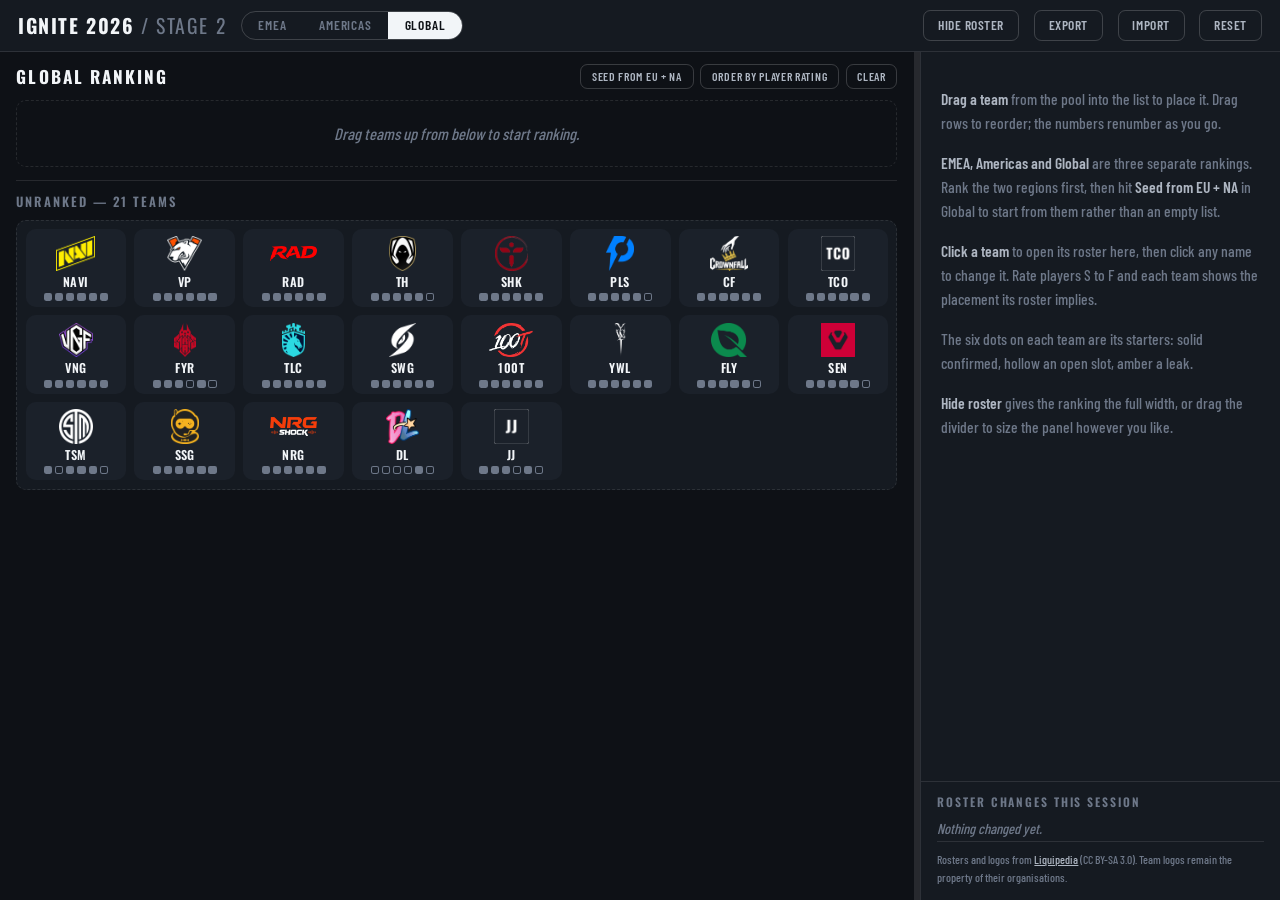
==== commit 5ebed481: "Stop the rating badge being clipped by the team chip The badge deliberately overhangs the chip corne" ====
--- a/docs/index.html
+++ b/docs/index.html
@@ -6,7 +6,7 @@
 <meta name="viewport" content="width=device-width,initial-scale=1">
 <title>Ignite 2026 Stage 2 — Power Ranking</title>
 <meta name="description" content="Drag-to-rank tier list for Marvel Rivals Ignite 2026 Stage 2, with live-editable rosters.">
-<link rel="stylesheet" href="style.css?v=b7c03f96ff">
+<link rel="stylesheet" href="style.css?v=47e44ecca5">
 </head>
 <body>
 <div class="app">
@@ -53,6 +53,6 @@
     </aside>
   </div>
 </div>
-<script src="app.js?v=41d7529182"></script>
+<script src="app.js?v=99d977ce5d"></script>
 </body>
 </html>
--- a/docs/style.css
+++ b/docs/style.css
@@ -102,7 +102,7 @@
       align-content:flex-start}
 .pool.over{border-color:var(--ink3);background:var(--panel2)}
 .team{
-  position:relative;padding:.4rem .25rem .3rem;border-radius:var(--r);overflow:hidden;
+  position:relative;padding:.4rem .25rem .3rem;border-radius:var(--r);
   background:var(--panel2);border:1px solid transparent;cursor:grab;
   display:flex;flex-direction:column;align-items:center;gap:.25rem;
 }
@@ -155,9 +155,9 @@
 .grp[data-r="Tank"] .grp-h span{color:var(--vanguard)}
 .grp[data-r="Support"] .grp-h span{color:var(--strategist)}
 
-.row{display:flex;align-items:center;gap:.4rem;padding:.12rem 0}
+.row{display:flex;align-items:center;gap:.35rem;padding:.12rem 0}
 .row input{
-  flex:1;min-width:0;background:var(--panel2);border:1px solid transparent;
+  flex:1;min-width:6.5rem;background:var(--panel2);border:1px solid transparent;
   border-radius:.4rem;padding:.3rem .5rem;font-family:"Oswald";font-weight:500;
   font-size:.95rem;letter-spacing:.02em;
 }
@@ -168,10 +168,10 @@
 .row.empty input{border:1px dashed var(--line2)}
 
 /* inline S..F picker: one click sets a rating instead of cycling to it */
-.rate{display:flex;gap:.1rem;flex:none}
+.rate{display:flex;gap:.08rem;flex:none}
 .rk{
-  width:1.25rem;height:1.6rem;border-radius:.25rem;border:1px solid var(--line);
-  font-family:"Oswald";font-weight:700;font-size:.78rem;color:var(--ink3);
+  width:1.05rem;height:1.55rem;border-radius:.22rem;border:1px solid var(--line);
+  font-family:"Oswald";font-weight:700;font-size:.72rem;color:var(--ink3);
   display:flex;align-items:center;justify-content:center;line-height:1;
 }
 .rk:hover:not(:disabled){border-color:var(--ink3);color:var(--ink)}
@@ -185,8 +185,8 @@
 .rk.on[data-t="F"]{background:var(--f);border-color:var(--f);color:#C9CFD8}
 
 .chip{
-  width:4.3rem;flex:none;text-align:center;padding:.22rem 0;border-radius:.35rem;
-  font-weight:700;font-size:.66rem;letter-spacing:.1em;text-transform:uppercase;
+  width:3.5rem;flex:none;text-align:center;padding:.22rem 0;border-radius:.35rem;
+  font-weight:700;font-size:.58rem;letter-spacing:.04em;text-transform:uppercase;
   border:1px solid var(--line);color:var(--ink3);
 }
 .chip[data-s="confirmed"]{color:var(--ok);border-color:rgba(63,185,132,.45)}
@@ -223,12 +223,15 @@
 .credit a:hover{color:var(--ink)}
 
 /* team-chip average badge */
+/* The badge deliberately overhangs the chip corner, so the chip must not clip
+   it and it has to sit above neighbouring chips in the pool grid. */
 .avg{
   position:absolute;top:-.3rem;right:-.3rem;width:1.15rem;height:1.15rem;
   border-radius:.3rem;font-family:"Oswald";font-weight:700;font-size:.72rem;
   color:#12151A;display:flex;align-items:center;justify-content:center;
-  border:2px solid var(--panel2);pointer-events:none;
-}
+  border:2px solid var(--panel2);pointer-events:none;z-index:3;
+}
+.team:has(.avg){z-index:2}
 .rank-row .avg{position:static;border:0;width:1.35rem;height:1.35rem;flex:none}
 .avg[data-t="S"]{background:var(--s)} .avg[data-t="A"]{background:var(--a)}
 .avg[data-t="B"]{background:var(--b)} .avg[data-t="C"]{background:var(--c)}
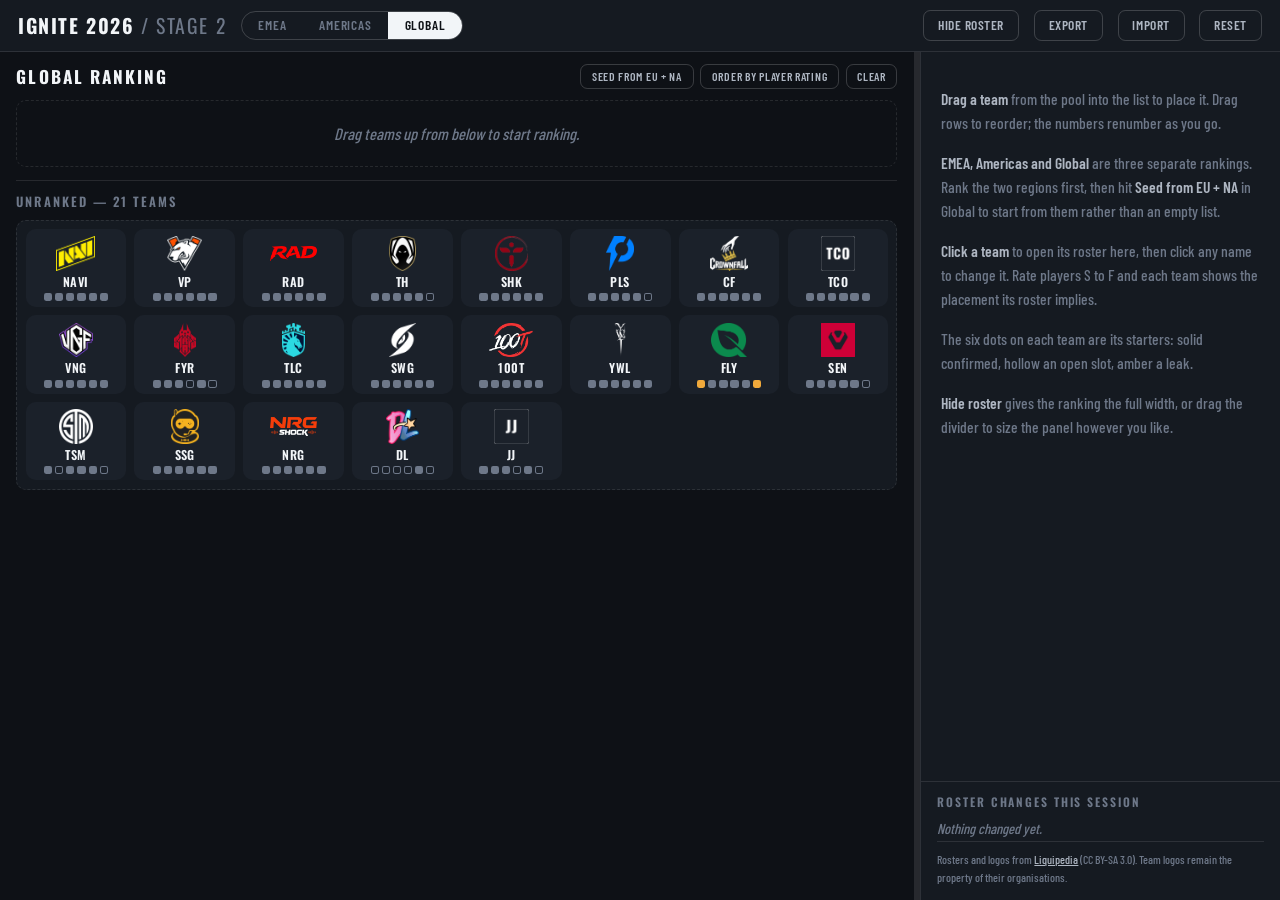
==== commit 41cea204: "Support fill players and unconfirmed overrides Reedis to FlyQuest with Melio moving to fill, per Clo" ====
--- a/docs/index.html
+++ b/docs/index.html
@@ -6,7 +6,7 @@
 <meta name="viewport" content="width=device-width,initial-scale=1">
 <title>Ignite 2026 Stage 2 — Power Ranking</title>
 <meta name="description" content="Drag-to-rank tier list for Marvel Rivals Ignite 2026 Stage 2, with live-editable rosters.">
-<link rel="stylesheet" href="style.css?v=47e44ecca5">
+<link rel="stylesheet" href="style.css?v=7e4b2c9a1d">
 </head>
 <body>
 <div class="app">
@@ -53,6 +53,6 @@
     </aside>
   </div>
 </div>
-<script src="app.js?v=99d977ce5d"></script>
+<script src="app.js?v=7b5cf2f8e1"></script>
 </body>
 </html>
--- a/docs/style.css
+++ b/docs/style.css
@@ -154,6 +154,7 @@
 .grp[data-r="DPS"] .grp-h span{color:var(--duelist)}
 .grp[data-r="Tank"] .grp-h span{color:var(--vanguard)}
 .grp[data-r="Support"] .grp-h span{color:var(--strategist)}
+.grp[data-r="Flex"] .grp-h span{color:#9B7BD4}
 
 .row{display:flex;align-items:center;gap:.35rem;padding:.12rem 0}
 .row input{
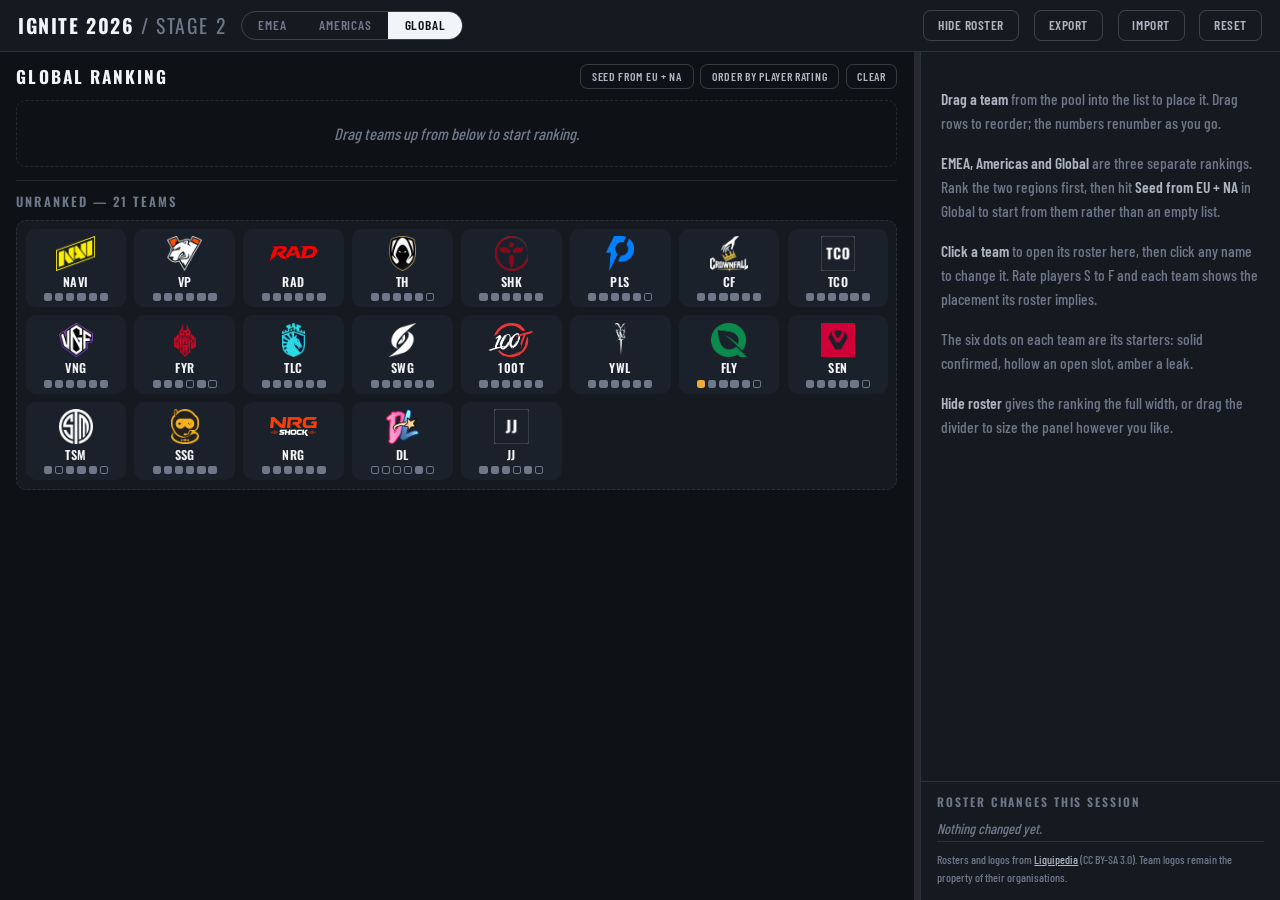
==== commit a3e4ad33: "Clean up the board without restyling it Removes the drag-handle glyph, which was decoration since th" ====
--- a/docs/index.html
+++ b/docs/index.html
@@ -6,7 +6,7 @@
 <meta name="viewport" content="width=device-width,initial-scale=1">
 <title>Ignite 2026 Stage 2 — Power Ranking</title>
 <meta name="description" content="Drag-to-rank tier list for Marvel Rivals Ignite 2026 Stage 2, with live-editable rosters.">
-<link rel="stylesheet" href="style.css?v=7e4b2c9a1d">
+<link rel="stylesheet" href="style.css?v=7598ec86ef">
 </head>
 <body>
 <div class="app">
@@ -53,6 +53,6 @@
     </aside>
   </div>
 </div>
-<script src="app.js?v=7b5cf2f8e1"></script>
+<script src="app.js?v=0f89e832b2"></script>
 </body>
 </html>
--- a/docs/style.css
+++ b/docs/style.css
@@ -44,13 +44,14 @@
 .brand{font-family:"Oswald";font-weight:700;font-size:1.2rem;letter-spacing:.08em;
        text-transform:uppercase;white-space:nowrap}
 .brand span{color:var(--ink3);font-weight:400}
-.seg{display:flex;border:1px solid var(--line2);border-radius:999px;overflow:hidden}
+.seg{display:flex;border:1px solid var(--line2);border-radius:999px;
+     overflow:hidden;flex:none}
 .seg button{padding:.35rem 1rem;font-weight:600;font-size:.82rem;letter-spacing:.06em;
             text-transform:uppercase;color:var(--ink3);white-space:nowrap}
 .seg button[aria-pressed="true"]{background:var(--ink);color:#0E1116}
 .tool{padding:.4rem .85rem;border:1px solid var(--line2);border-radius:.45rem;
       font-weight:600;font-size:.82rem;letter-spacing:.04em;text-transform:uppercase;
-      color:var(--ink2);white-space:nowrap}
+      color:var(--ink2);white-space:nowrap;flex:none}
 .tool:hover{border-color:var(--ink3);color:var(--ink)}
 .tool.sm{padding:.28rem .65rem;font-size:.72rem;letter-spacing:.06em}
 
@@ -76,6 +77,9 @@
   margin-bottom:.25rem;cursor:grab;position:relative;
 }
 .rank-row:hover{border-color:var(--line2)}
+.rank-row:focus-visible,.team:focus-visible,.tool:focus-visible,
+.seg button:focus-visible,.rk:focus-visible,.chip:focus-visible{
+  outline:2px solid var(--ink);outline-offset:2px}
 .rank-row.sel{border-color:var(--ink);background:#222A34}
 .rank-row.drag{opacity:.35}
 .rank-row.ins-before{box-shadow:0 -3px 0 -1px var(--leak)}
@@ -88,7 +92,6 @@
        overflow:hidden;text-overflow:ellipsis;white-space:nowrap}
 .reg{font-size:.66rem;font-weight:700;letter-spacing:.12em;color:var(--ink3);
      border:1px solid var(--line);border-radius:.3rem;padding:.1rem .45rem;flex:none}
-.grip{color:var(--ink3);font-size:.9rem;flex:none;letter-spacing:-2px;pointer-events:none}
 .drop-hint{padding:1.4rem;text-align:center;color:var(--ink3);font-style:italic;
            border:1px dashed var(--line);border-radius:var(--r)}
 
@@ -238,8 +241,6 @@
 .avg[data-t="B"]{background:var(--b)} .avg[data-t="C"]{background:var(--c)}
 .avg[data-t="D"]{background:var(--d)}
 .avg[data-t="F"]{background:var(--f);color:#C9CFD8}
-.avg.none{background:none;color:var(--ink3);font-family:"Oswald";font-weight:700;
-          font-size:.8rem;display:flex;align-items:center;justify-content:center}
 
 ::-webkit-scrollbar{width:.55rem;height:.55rem}
 ::-webkit-scrollbar-thumb{background:#2A323D;border-radius:.4rem}
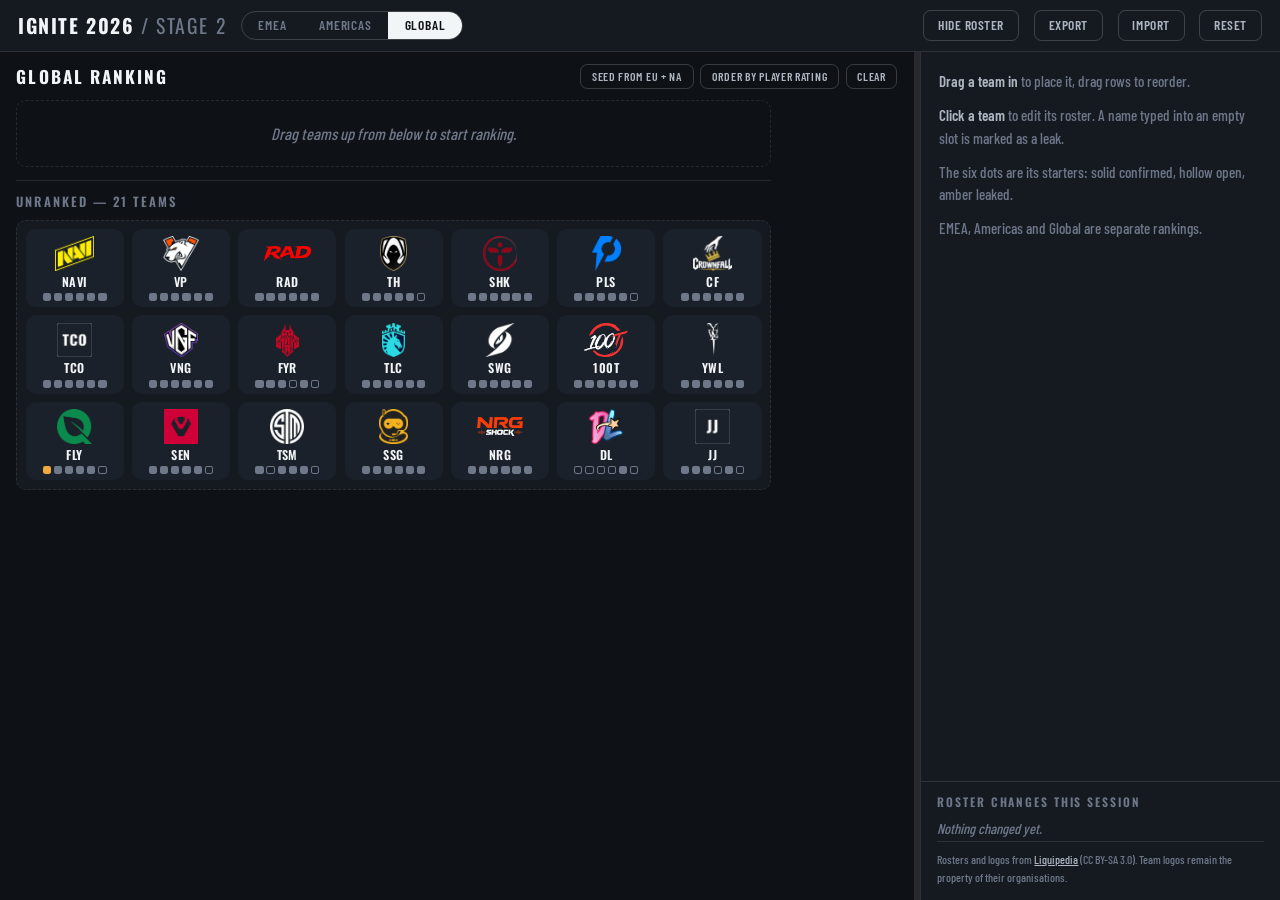
==== commit 9260684b: "Shorten the panel text and pull row metadata in The idle panel was five paragraphs in the most valua" ====
--- a/docs/index.html
+++ b/docs/index.html
@@ -6,7 +6,7 @@
 <meta name="viewport" content="width=device-width,initial-scale=1">
 <title>Ignite 2026 Stage 2 — Power Ranking</title>
 <meta name="description" content="Drag-to-rank tier list for Marvel Rivals Ignite 2026 Stage 2, with live-editable rosters.">
-<link rel="stylesheet" href="style.css?v=7598ec86ef">
+<link rel="stylesheet" href="style.css?v=7f4ed13632">
 </head>
 <body>
 <div class="app">
@@ -30,18 +30,11 @@
     <div class="resizer" id="resizer" title="Drag to resize. Double-click to reset."></div>
     <aside class="side">
       <div id="panel" class="hint">
-        <p><b>Drag a team</b> from the pool into the list to place it. Drag rows to
-           reorder; the numbers renumber as you go.</p>
-        <p><b>EMEA, Americas and Global</b> are three separate rankings. Rank the two
-           regions first, then hit <b>Seed from EU + NA</b> in Global to start from
-           them rather than an empty list.</p>
-        <p><b>Click a team</b> to open its roster here, then click any name to change
-           it. Rate players S to F and each team shows the placement its roster
-           implies.</p>
-        <p>The six dots on each team are its starters: solid confirmed, hollow an
-           open slot, amber a leak.</p>
-        <p><b>Hide roster</b> gives the ranking the full width, or drag the divider
-           to size the panel however you like.</p>
+        <p><b>Drag a team in</b> to place it, drag rows to reorder.</p>
+        <p><b>Click a team</b> to edit its roster. A name typed into an empty slot
+           is marked as a leak.</p>
+        <p>The six dots are its starters: solid confirmed, hollow open, amber leaked.</p>
+        <p>EMEA, Americas and Global are separate rankings.</p>
       </div>
       <div class="log">
         <h3>Roster changes this session</h3>
--- a/docs/style.css
+++ b/docs/style.css
@@ -72,7 +72,8 @@
 
 .ranking{list-style:none;margin:0 0 .25rem;padding:0}
 .rank-row{
-  display:flex;align-items:center;gap:.7rem;padding:.35rem .75rem .35rem .25rem;
+  display:flex;align-items:center;gap:.8rem;max-width:46rem;
+  padding:.35rem .9rem .35rem .25rem;
   background:var(--panel);border:1px solid transparent;border-radius:var(--r);
   margin-bottom:.25rem;cursor:grab;position:relative;
 }
@@ -90,16 +91,17 @@
 .rname{font-family:"Oswald";font-weight:600;font-size:1.05rem;letter-spacing:.03em;
        text-transform:uppercase;flex:1;min-width:0;pointer-events:none;
        overflow:hidden;text-overflow:ellipsis;white-space:nowrap}
+.rank-row .reg{margin-left:auto}
 .reg{font-size:.66rem;font-weight:700;letter-spacing:.12em;color:var(--ink3);
      border:1px solid var(--line);border-radius:.3rem;padding:.1rem .45rem;flex:none}
 .drop-hint{padding:1.4rem;text-align:center;color:var(--ink3);font-style:italic;
-           border:1px dashed var(--line);border-radius:var(--r)}
+           border:1px dashed var(--line);border-radius:var(--r);max-width:46rem}
 
 /* ---------- pool ---------- */
-.pool-wrap{margin-top:.8rem;border-top:1px solid var(--line);padding-top:.65rem}
+.pool-wrap{margin-top:.8rem;border-top:1px solid var(--line);padding-top:.65rem;max-width:46rem}
 .pool-title{font-family:"Oswald";font-weight:600;font-size:.78rem;letter-spacing:.16em;
             text-transform:uppercase;color:var(--ink3);margin:0 0 .55rem}
-.pool{min-height:4.5rem;border:1px dashed var(--line);border-radius:var(--r);
+.pool{min-height:4.5rem;max-width:46rem;border:1px dashed var(--line);border-radius:var(--r);
       background:var(--panel);padding:.5rem;display:grid;
       grid-template-columns:repeat(auto-fill,minmax(5.8rem,1fr));gap:.5rem;
       align-content:flex-start}
@@ -220,7 +222,8 @@
                text-transform:uppercase;font-weight:700}
 .empty-note{color:var(--ink3);font-size:.88rem;font-style:italic}
 
-.hint{padding:1.2rem;color:var(--ink3);font-size:.95rem;line-height:1.55}
+.hint{padding:1.1rem;color:var(--ink3);font-size:.92rem;line-height:1.5}
+.hint p{margin:0 0 .7rem}
 .hint b{color:var(--ink2);font-weight:600}
 .credit{margin:.6rem 0 0;font-size:.72rem;line-height:1.5;color:var(--ink3)}
 .credit a{color:var(--ink2)}
